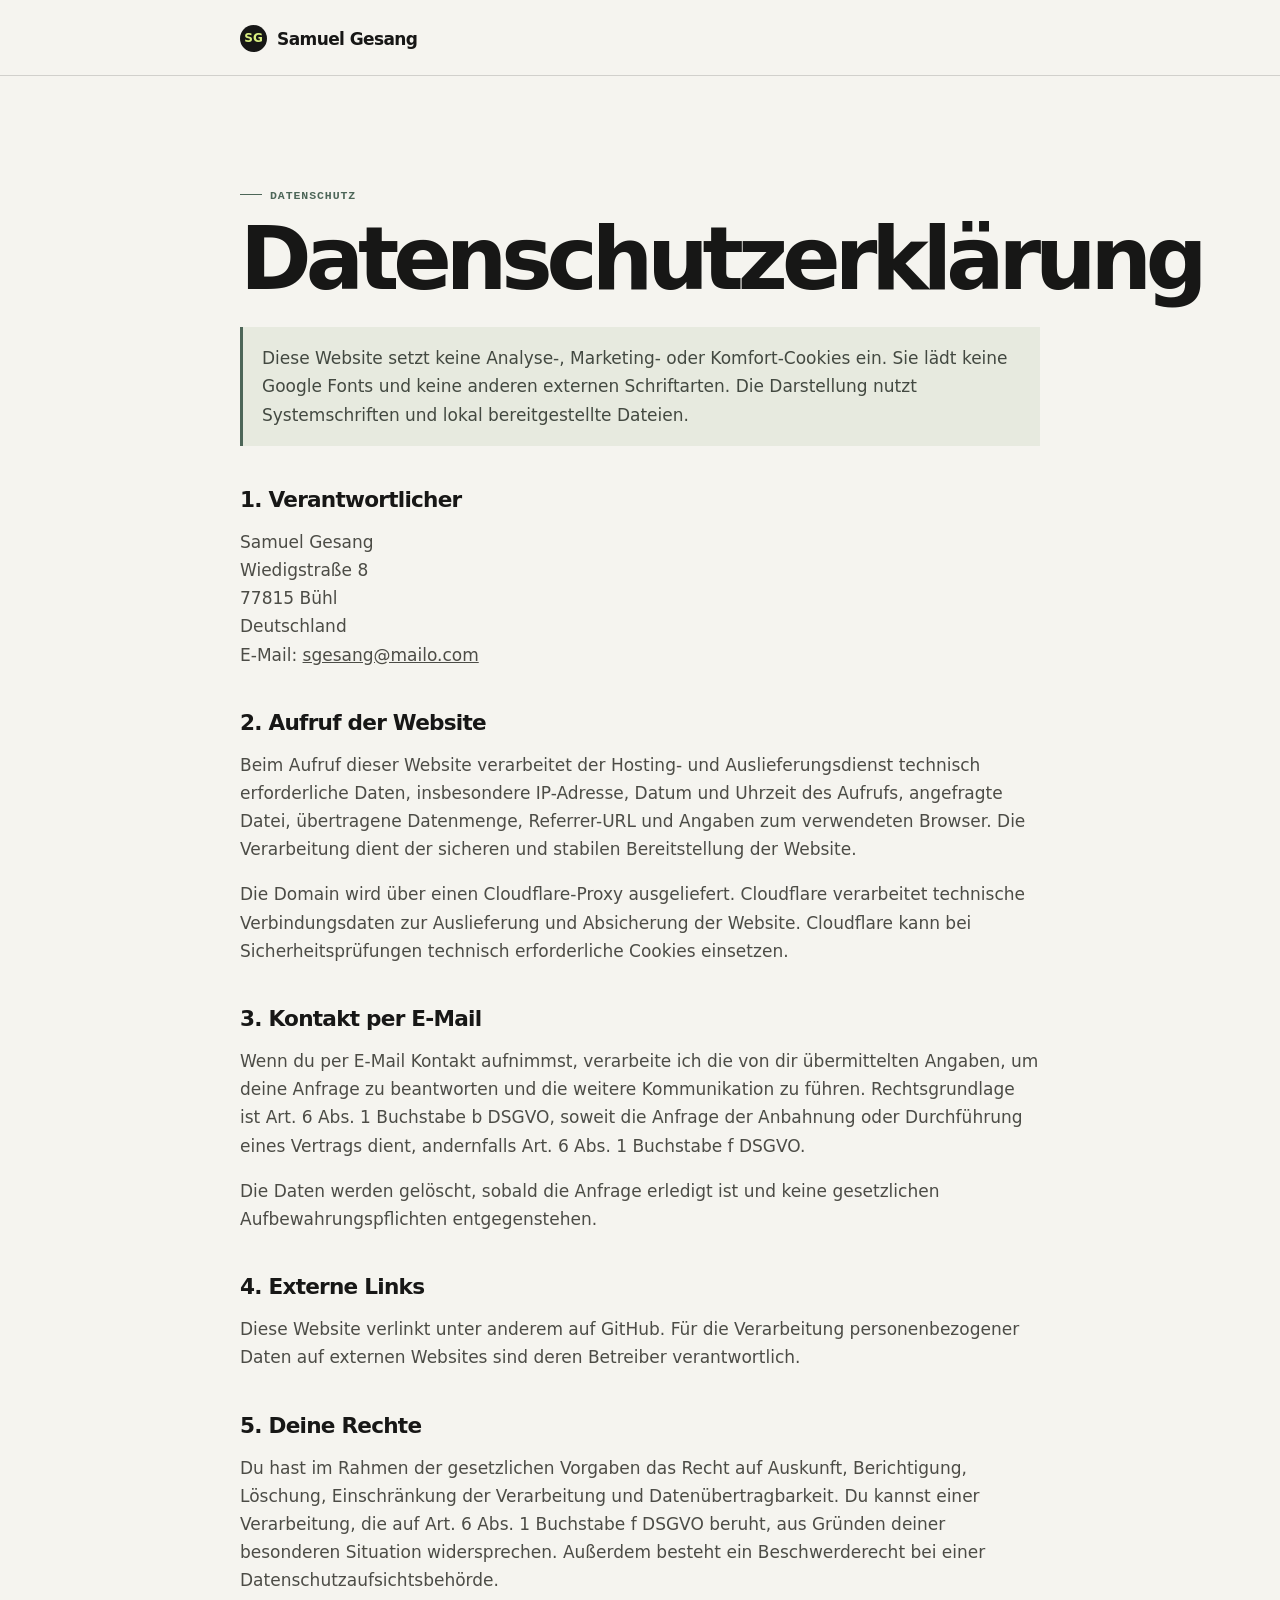
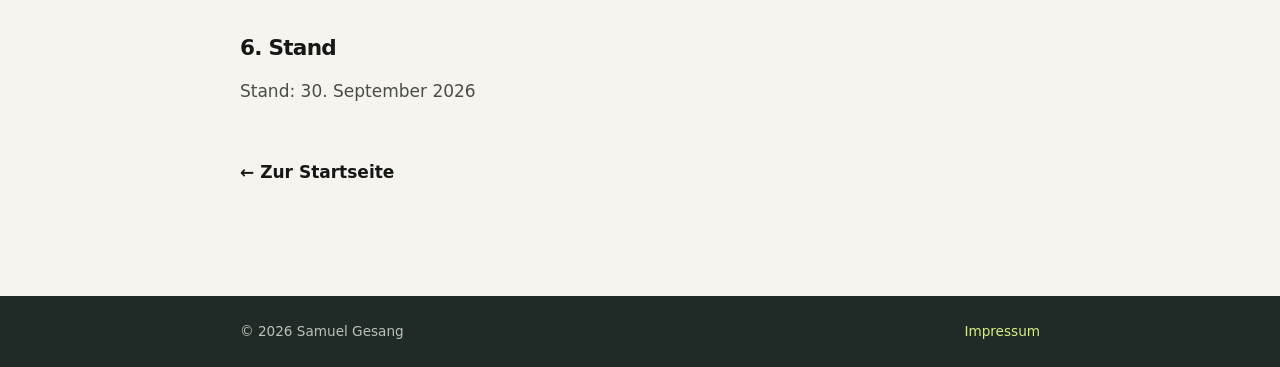
==== datenschutz.html @ 1eeaa919 "Finalize contact, legal links and privacy-first basics" ====
<!doctype html>
<html lang="de">
<head>
  <meta charset="utf-8">
  <meta name="viewport" content="width=device-width, initial-scale=1">
  <meta name="robots" content="noindex">
  <title>Datenschutz · Samuel Gesang</title>
  <link rel="icon" href="/favicon.svg" type="image/svg+xml">
  <link rel="stylesheet" href="/legal.css">
</head>
<body>
  <header class="top"><div class="wrap"><a class="brand" href="/"><span class="mark">SG</span> Samuel Gesang</a></div></header>
  <main class="content"><div class="wrap">
    <p class="eyebrow">Datenschutz</p>
    <h1>Datenschutzerklärung</h1>
    <p class="notice">Diese Website setzt keine Analyse-, Marketing- oder Komfort-Cookies ein. Sie lädt keine Google Fonts und keine anderen externen Schriftarten. Die Darstellung nutzt Systemschriften und lokal bereitgestellte Dateien.</p>
    <h2>1. Verantwortlicher</h2>
    <p>Samuel Gesang<br>Wiedigstraße 8<br>77815 Bühl<br>Deutschland<br>E-Mail: <a href="mailto:sgesang@mailo.com">sgesang@mailo.com</a></p>
    <h2>2. Aufruf der Website</h2>
    <p>Beim Aufruf dieser Website verarbeitet der Hosting- und Auslieferungsdienst technisch erforderliche Daten, insbesondere IP-Adresse, Datum und Uhrzeit des Aufrufs, angefragte Datei, übertragene Datenmenge, Referrer-URL und Angaben zum verwendeten Browser. Die Verarbeitung dient der sicheren und stabilen Bereitstellung der Website.</p>
    <p>Die Domain wird über einen Cloudflare-Proxy ausgeliefert. Cloudflare verarbeitet technische Verbindungsdaten zur Auslieferung und Absicherung der Website. Cloudflare kann bei Sicherheitsprüfungen technisch erforderliche Cookies einsetzen.</p>
    <h2>3. Kontakt per E-Mail</h2>
    <p>Wenn du per E-Mail Kontakt aufnimmst, verarbeite ich die von dir übermittelten Angaben, um deine Anfrage zu beantworten und die weitere Kommunikation zu führen. Rechtsgrundlage ist Art. 6 Abs. 1 Buchstabe b DSGVO, soweit die Anfrage der Anbahnung oder Durchführung eines Vertrags dient, andernfalls Art. 6 Abs. 1 Buchstabe f DSGVO.</p>
    <p>Die Daten werden gelöscht, sobald die Anfrage erledigt ist und keine gesetzlichen Aufbewahrungspflichten entgegenstehen.</p>
    <h2>4. Externe Links</h2>
    <p>Diese Website verlinkt unter anderem auf GitHub. Für die Verarbeitung personenbezogener Daten auf externen Websites sind deren Betreiber verantwortlich.</p>
    <h2>5. Deine Rechte</h2>
    <p>Du hast im Rahmen der gesetzlichen Vorgaben das Recht auf Auskunft, Berichtigung, Löschung, Einschränkung der Verarbeitung und Datenübertragbarkeit. Du kannst einer Verarbeitung, die auf Art. 6 Abs. 1 Buchstabe f DSGVO beruht, aus Gründen deiner besonderen Situation widersprechen. Außerdem besteht ein Beschwerderecht bei einer Datenschutzaufsichtsbehörde.</p>
    <h2>6. Stand</h2>
    <p>Stand: 30. September 2026</p>
    <a class="back" href="/">← Zur Startseite</a>
  </div></main>
  <footer><div class="wrap"><span>© 2026 Samuel Gesang</span><span><a href="/impressum.html">Impressum</a></span></div></footer>
</body>
</html>
---- legal.css ----
:root{--ink:#171716;--paper:#f5f4ef;--surface:#fffefa;--muted:#63635d;--line:rgba(23,23,22,.16);--moss:#4d6658;--lime:#d9ef81;--deep:#202b27;--max:800px}*{box-sizing:border-box}html{scroll-behavior:smooth}body{margin:0;background:var(--paper);color:var(--ink);font-family:ui-sans-serif,system-ui,-apple-system,BlinkMacSystemFont,"Segoe UI",sans-serif;font-size:17px;line-height:1.65}a{color:inherit}.wrap{width:min(var(--max),calc(100% - 40px));margin:0 auto}.top{padding:22px 0;border-bottom:1px solid var(--line)}.brand{display:inline-flex;gap:10px;align-items:center;text-decoration:none;font-weight:750;letter-spacing:-.035em}.mark{display:grid;place-items:center;width:27px;height:27px;border-radius:50%;background:var(--ink);color:var(--lime);font-size:.75rem;letter-spacing:0}.content{padding:clamp(58px,10vw,110px) 0}.eyebrow{margin:0 0 15px;color:var(--moss);font-family:ui-monospace,SFMono-Regular,Menlo,monospace;font-size:.72rem;font-weight:700;letter-spacing:.08em;text-transform:uppercase}.eyebrow:before{content:"";display:inline-block;width:22px;height:1px;margin:0 8px 4px 0;background:currentColor}h1{max-width:690px;margin:0 0 28px;font-size:clamp(3rem,7vw,5.4rem);line-height:.92;letter-spacing:-.07em}h2{margin:42px 0 12px;font-size:1.35rem;line-height:1.1;letter-spacing:-.035em}p,li{color:#4c4c46}ul{padding-left:20px}.card{padding:23px;border:1px solid var(--line);border-radius:18px;background:var(--surface)}.notice{padding:17px 19px;border-left:3px solid var(--moss);background:#e7eadf;color:#434941}.back{display:inline-flex;gap:8px;align-items:center;margin-top:36px;font-weight:700;text-decoration:none}.back:hover{color:var(--moss)}footer{padding:24px 0;background:var(--deep);color:#bdc0b7;font-size:.85rem}footer .wrap{display:flex;justify-content:space-between;gap:16px;flex-wrap:wrap}footer a{color:var(--lime);text-decoration:none}@media(max-width:520px){.wrap{width:min(var(--max),calc(100% - 28px))}body{font-size:16px}.content{padding:58px 0}h1{font-size:clamp(2.6rem,13vw,3.6rem)}}
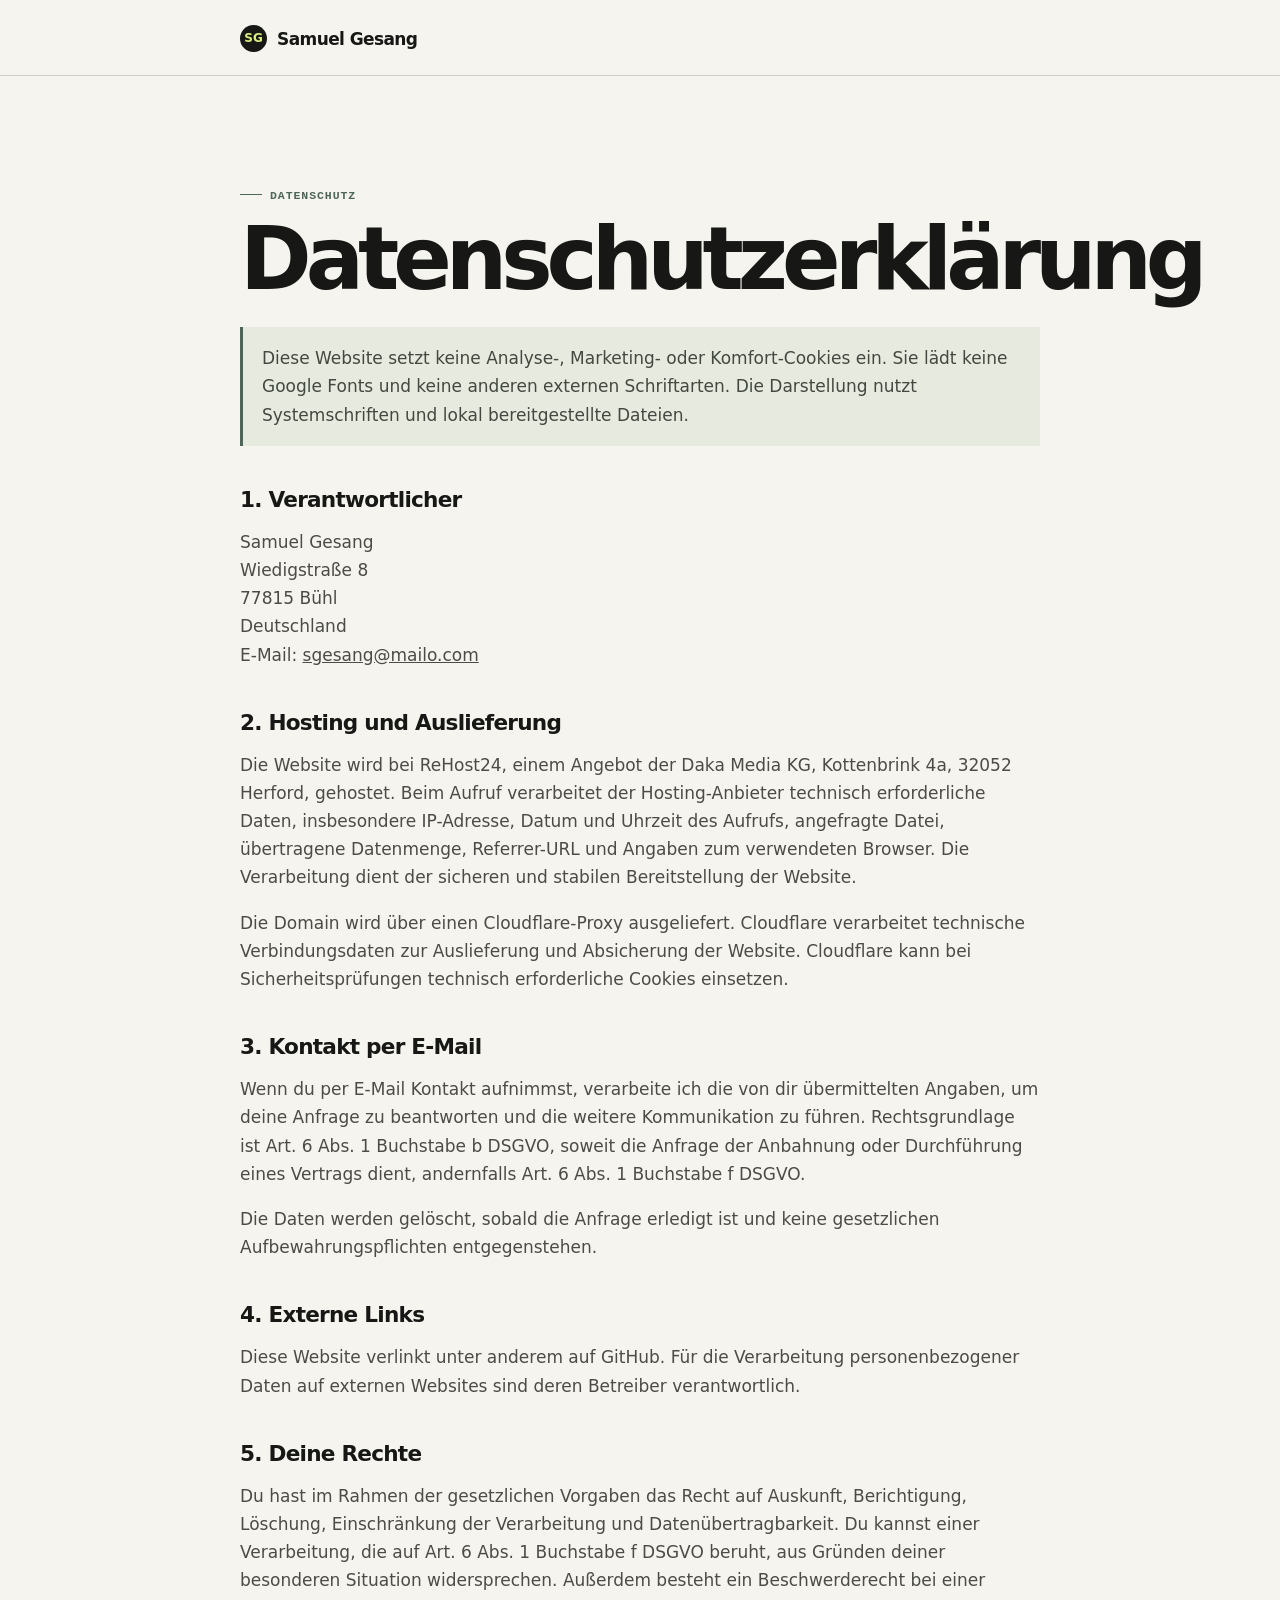
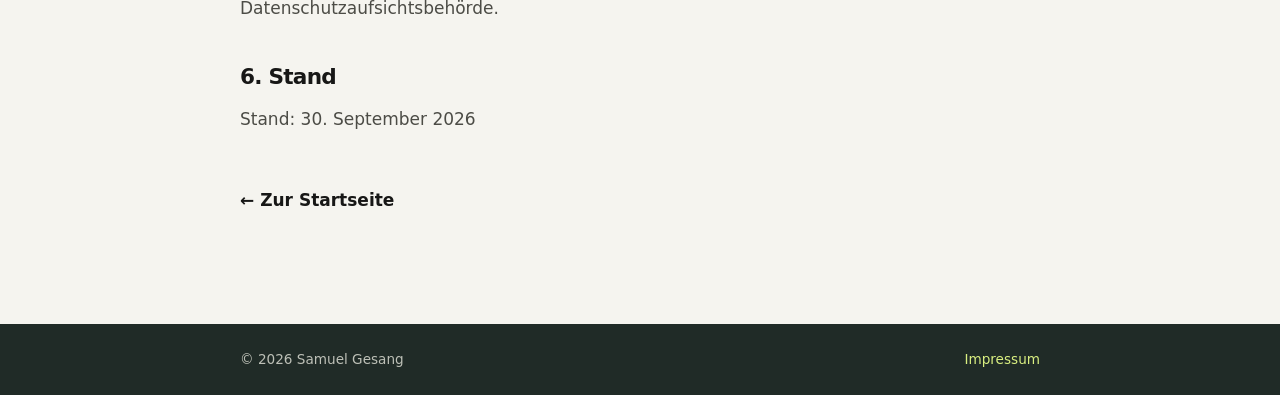
==== commit 781d031d: "Document ReHost24 hosting in privacy notice" ====
--- a/datenschutz.html
+++ b/datenschutz.html
@@ -16,8 +16,8 @@
     <p class="notice">Diese Website setzt keine Analyse-, Marketing- oder Komfort-Cookies ein. Sie lädt keine Google Fonts und keine anderen externen Schriftarten. Die Darstellung nutzt Systemschriften und lokal bereitgestellte Dateien.</p>
     <h2>1. Verantwortlicher</h2>
     <p>Samuel Gesang<br>Wiedigstraße 8<br>77815 Bühl<br>Deutschland<br>E-Mail: <a href="mailto:sgesang@mailo.com">sgesang@mailo.com</a></p>
-    <h2>2. Aufruf der Website</h2>
-    <p>Beim Aufruf dieser Website verarbeitet der Hosting- und Auslieferungsdienst technisch erforderliche Daten, insbesondere IP-Adresse, Datum und Uhrzeit des Aufrufs, angefragte Datei, übertragene Datenmenge, Referrer-URL und Angaben zum verwendeten Browser. Die Verarbeitung dient der sicheren und stabilen Bereitstellung der Website.</p>
+    <h2>2. Hosting und Auslieferung</h2>
+    <p>Die Website wird bei ReHost24, einem Angebot der Daka Media KG, Kottenbrink 4a, 32052 Herford, gehostet. Beim Aufruf verarbeitet der Hosting-Anbieter technisch erforderliche Daten, insbesondere IP-Adresse, Datum und Uhrzeit des Aufrufs, angefragte Datei, übertragene Datenmenge, Referrer-URL und Angaben zum verwendeten Browser. Die Verarbeitung dient der sicheren und stabilen Bereitstellung der Website.</p>
     <p>Die Domain wird über einen Cloudflare-Proxy ausgeliefert. Cloudflare verarbeitet technische Verbindungsdaten zur Auslieferung und Absicherung der Website. Cloudflare kann bei Sicherheitsprüfungen technisch erforderliche Cookies einsetzen.</p>
     <h2>3. Kontakt per E-Mail</h2>
     <p>Wenn du per E-Mail Kontakt aufnimmst, verarbeite ich die von dir übermittelten Angaben, um deine Anfrage zu beantworten und die weitere Kommunikation zu führen. Rechtsgrundlage ist Art. 6 Abs. 1 Buchstabe b DSGVO, soweit die Anfrage der Anbahnung oder Durchführung eines Vertrags dient, andernfalls Art. 6 Abs. 1 Buchstabe f DSGVO.</p>
